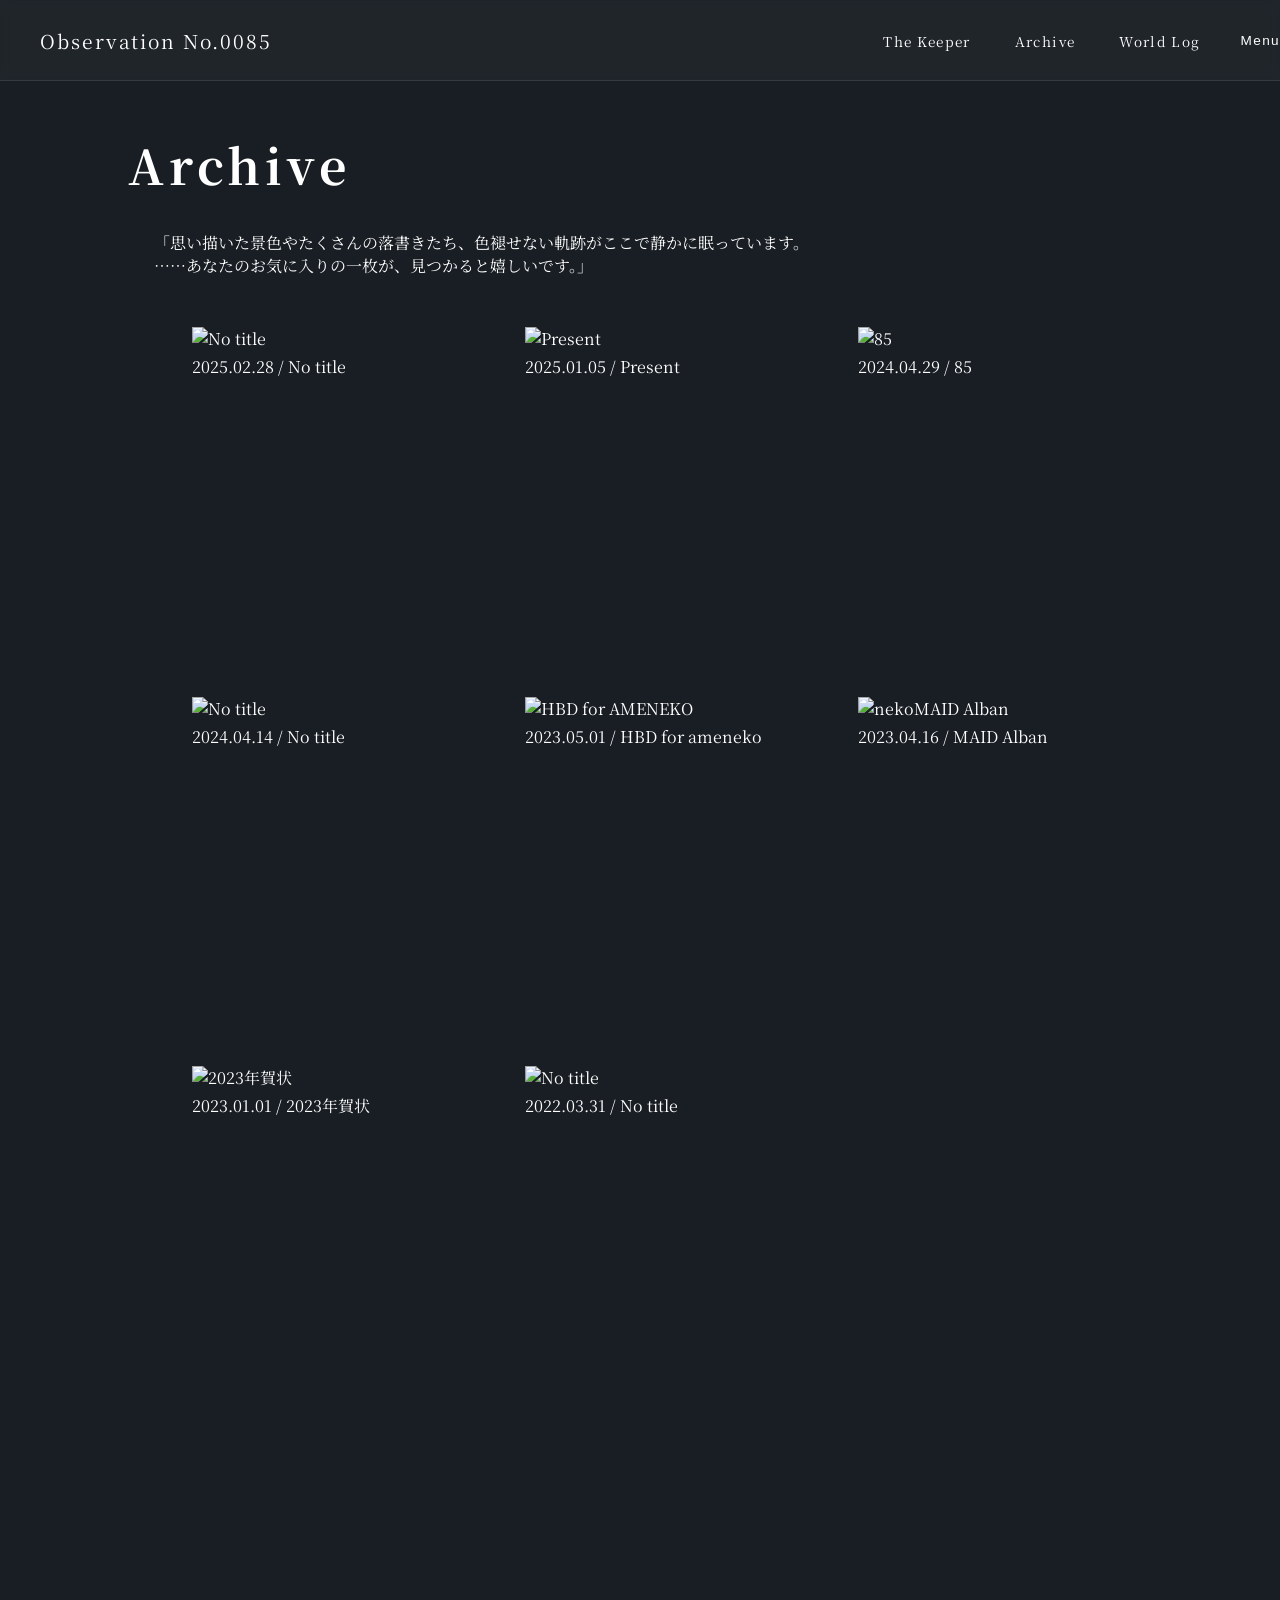
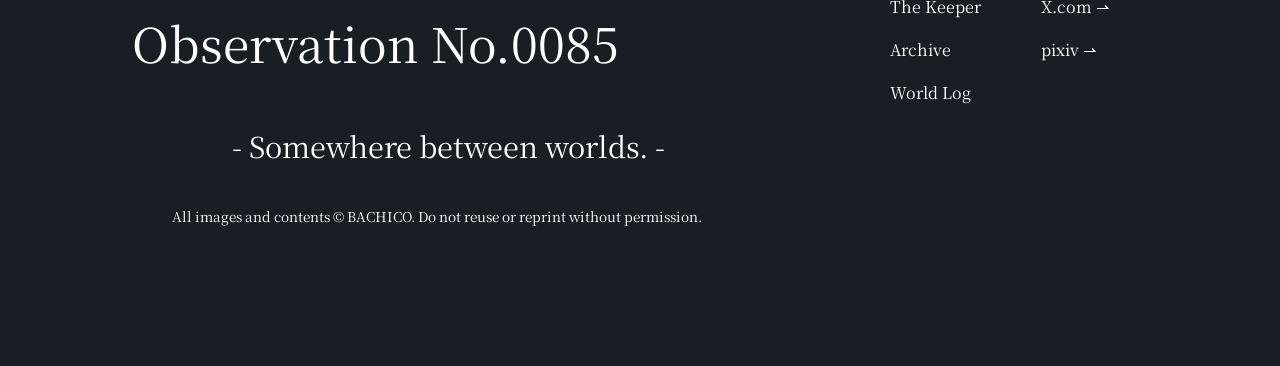
==== archive.html @ 5fb2164a "Add files via upload" ====
<!DOCTYPE html>
<html lang="ja">

<head>
    <meta charset="UTF-8">
    <meta name="viewport" content="width=device-width, initial-scale=1">

    <title>Archive - Observation No.0085</title>
    <meta name="description" content="BACHICOについての観測所">
    <meta name="robots" content="noimageindex">

    <!-- reset css -->
    <link rel="stylesheet" href="https://unpkg.com/ress/dist/ress.min.css">

    <!-- font -->
    <link rel="preconnect" href="https://fonts.googleapis.com">
    <link rel="preconnect" href="https://fonts.gstatic.com" crossorigin>
    <link
        href="https://fonts.googleapis.com/css2?family=Cormorant+Garamond:wght@300;400&family=Noto+Serif+JP:wght@300;400&display=swap"
        rel="stylesheet">

    <!-- original css, js -->
    <link rel="stylesheet" href="style-bace.css">
    <script defer src="script-bace.js"></script>

</head>

<body>

    <div id="flash-overlay"></div>

    <header id="global-header" class="global-header">

        <div class="main-title">
            <a href="2.entrance/entrance.html">Observation No.0085</a>
        </div>

        <nav class="header-nav">
            <div class="pc-only">
                <a href="#keeper">The Keeper</a>
                <a href="archive.html">Archive</a>
                <a href="world-log.html">World Log</a>
            </div>

            <button class="button-menu">Menu</button>

            <div class="main-nav">
                <ul>
                    <li><a href="#keeper">The Keeper</a></li>
                    <li><a href="archive.html">Archive</a></li>
                    <li><a href="world-log.html">World Log</a></li>
                    <li><a href="#collection">Collection</a></li>
                    <li><a href="#note">Observation Note</a></li>
                    <li><a href="#contact">Contact</a></li>
                </ul>
                <a href="index.html" class="to-top">to top ⇀</a>
            </div>
        </nav>

    </header>

    <main>
        <h1>Archive</h1>
        <p class="page-top">
            「思い描いた景色やたくさんの落書きたち、色褪せない軌跡がここで静かに眠っています。
            <br>……あなたのお気に入りの一枚が、見つかると嬉しいです。」
        </p>
        <div class="gallery-container">

            <!-- <div class="gallery-item"
                     data-image=""
                     data-title="No title"
                     data-date=""
                     data-description="">
                    <img src="" alt="No title">
                    <div class="item-hover-mask">
                        <span class="item-hover-title"></span>
                    </div>
                </div> -->

            <div class="gallery-item" data-images="images/Archive/IMG_2378.JPG" data-title="No title"
                data-date="2025.02.28" data-description="CottonArkwright。&#10;透明感と存在感を意識した塗りの練習で作成した一枚。顔が定まらない。">
                <img src="images/Archive/IMG_2378.JPG" alt="No title">
                <div class="item-hover-mask">
                    <span class="item-hover-title">2025.02.28 / No title</span>
                </div>
            </div>

            <div class="gallery-item" data-images="images/Archive/IMG_4595.PNG" data-title="Present"
                data-date="2025.01.05"
                data-description="VLiver 五十嵐ルイ。&#10;友人の推し。&#10;クリスマスは彼女と幸せに過ごしてくれたらいい、などという妄想で盛り上がり作成した一枚。&#10;顔が似ない。">
                <img src="images/Archive/IMG_4595.PNG" alt="Present">
                <div class="item-hover-mask">
                    <span class="item-hover-title">2025.01.05 / Present</span>
                </div>
            </div>

            <div class="gallery-item" data-images="images/Archive/IMG_4597.PNG" data-title="85" data-date="2024.04.29"
                data-description="CottonArkwright。&#10;シルエットを意識して作成した一枚。&#10;この時の塗りが大変好みなのだが、今はもうできないかもしれない、、">
                <img src="images/Archive/IMG_4597.PNG" alt="85">
                <div class="item-hover-mask">
                    <span class="item-hover-title">2024.04.29 / 85</span>
                </div>
            </div>

            <div class="gallery-item" data-images="images/Archive/IMG_2147.PNG, images/Archive/IMG_2145.jpg"
                data-title="No title" data-date="2024.04.14"
                data-description="七星テントウ。&#10;友人のOCで代理人。&#10;デッサン人形を使用したポージングの練習でキャラをお借りした。デッサン人形はあまり活かせていないかもしれない。">
                <img src="images/Archive/IMG_2147.PNG" alt="No title">
                <div class="item-hover-mask">
                    <span class="item-hover-title">2024.04.14 / No title</span>
                </div>
            </div>

            <div class="gallery-item" data-images="images/Archive/IMG_4598.PNG" data-title="HBD for ameneko"
                data-date="2023.05.01"
                data-description="あめねこ。&#10;友人のOCで代理人。&#10;彼の誕生日に作成した一枚。表情がかなり気に入っている。&#10;おめでとう。">
                <img src="images/Archive/IMG_4598.PNG" alt="HBD for AMENEKO">
                <div class="item-hover-mask">
                    <span class="item-hover-title">2023.05.01 / HBD for ameneko</span>
                </div>
            </div>

            <div class="gallery-item" data-images="images/Archive/IMG_4599.JPG" data-title="nekoMAID Alban"
                data-date="2023.04.16"
                data-description="AlbanKnox /NIJISANJI EN。&#10;メイドの日だかに作成したFA。&#10;メイド服お似合いでかわいいかわいいだね。^ ^">
                <img src="images/Archive/IMG_4599.JPG" alt="nekoMAID Alban">
                <div class="item-hover-mask">
                    <span class="item-hover-title">2023.04.16 / MAID Alban</span>
                </div>
            </div>

            <div class="gallery-item" data-images="images/Archive/IMG_4600.JPG" data-title="2023年賀状"
                data-date="2023.01.01" data-description="兎年の年賀状。&#10;今年もよろしくお願いいたします。">
                <img src="images/Archive/IMG_4600.JPG" alt="2023年賀状">
                <div class="item-hover-mask">
                    <span class="item-hover-title">2023.01.01 / 2023年賀状</span>
                </div>
            </div>

            <div class="gallery-item" data-images="images/Archive/IMG_4601.JPG" data-title="No title"
                data-date="2022.03.31"
                data-description="寝々子。&#10;イリアムVLiver。&#10;落ち込んでいた時期に配信を見て元気をもらえたので描いたFA。はきはき元気でかわいい。">
                <img src="images/Archive/IMG_4601.JPG" alt="No title">
                <div class="item-hover-mask">
                    <span class="item-hover-title">2022.03.31 / No title</span>
                </div>
            </div>




        </div>

        <div id="image-modal" class="modal-overlay" aria-hidden="true">
            <div class="modal-wrapper">
                <button class="modal-close" id="modal-close" aria-label="閉じる">&times;</button>
                <div class="modal-body">
                    <div class="modal-image-col">
                        <button id="modal-prev" class="modal-nav-btn prev-btn" aria-label="前の画像">&lt;</button>
                        <img id="modal-img" src="" alt="">
                        <div id="modal-dots" class="modal-dots-container"></div>
                        <button id="modal-next" class="modal-nav-btn next-btn" aria-label="次の画像">&gt;</button>
                    </div>
                    <div class="modal-info-col">
                        <p id="modal-date" class="modal-date"></p>
                        <h2 id="modal-title" class="modal-title"></h2>
                        <div class="modal-divider"></div>
                        <p id="modal-desc" class="modal-description"></p>
                    </div>
                </div>
            </div>
        </div>

    </main>

    <footer>
        <div class="footer-inner">
            <div class="footer-brand">
                <p class="footer-title">Observation No.0085</p>
                <p class="footer-sub">- Somewhere between worlds. -</p>
                <p class="copyright">All images and contents &copy; BACHICO. Do not reuse or reprint without permission.
                </p>
            </div>

            <nav class="footer-nav">
                <div class="footer-menu">
                    <a href="#keeper">The Keeper</a>
                    <a href="archive.html">Archive</a>
                    <a href="world-log.html">World Log</a>
                </div>
                <div class="footer-link">
                    <a href="https://x.com/BACHICO_85" target="_blank" rel="noopener noreferrer">X.com &#8640;</a>
                    <a href="https://www.pixiv.net/users/78044295" target="_blank" rel="noopener noreferrer">pixiv &#8640;</a>
                </div>
            </nav>
        </div>



    </footer>

</body>

</html>
---- style-bace.css ----
@charset "UTF-8";

body {
    margin: 0;
    padding: 0;
    background-color: #191e24;
    font-family: 'Cormaorant Garanomd', 'Noto Serif JP', serif;
    color: #ffffff;
    overflow-x: hidden;

}




/* header ---------------------------------- */
.global-header {
    position: fixed;
    top: 0;
    left: 0;
    width: 100vw;
    height: 80px;
    background: rgba(255, 255, 255, 0.03);
    backdrop-filter: blur(5px);
    -webkit-backdrop-filter: blur(5px);
    border-bottom: 1px solid rgba(255, 255, 255, 0.1);
    z-index: 900;

    display: flex;
    justify-content: space-between;
    align-items: center;
    padding-right: 50px;
}

.main-title a {
    color: #ffffff;
    text-decoration: none;
    margin-left: 40px;
    font-size: 1.2rem;
    letter-spacing: 0.1em;
    transition: color 0.3s ease, text-shadow 0.3s ease;
}

.main-title a:hover {
    color: #7fffd4;
    text-shadow: 0 0 15px rgba(127, 255, 212, 0.6);
}

.header-nav {
    display: flex;
}

.header-nav a {
    color: #ffffff;
    text-decoration: none;
    margin-left: 40px;
    font-size: 0.85rem;
    letter-spacing: 0.1em;
    transition: color 0.3s ease, text-shadow 0.3s ease;
}

.header-nav a:hover {
    color: #7fffd4;
    text-shadow: 0 0 15px rgba(127, 255, 212, 0.6);
}

.button-menu {
    position: relative;
    z-index: 1001;
    background: transparent;
    border: none;
    outline: none;
    cursor: pointer;
    color: #ffffff;
    font-size: 0.85rem;
    letter-spacing: 0.1em;
    margin-left: 40px;
    padding: 0;
    transition: color 0.3s ease, text-shadow 0.3s ease;
}

.button-menu:hover {
    color: #7fffd4;
    text-shadow: 0 0 15px rgba(127, 255, 212, 0.6);
}

.main-nav {
    position: fixed;
    top: 0;
    right: 0;
    width: 0vw;
    height: 100vh;
    background: #03080c;
    overflow: hidden;
    white-space: nowrap;
    transition: width 0.5s ease;
    z-index: 1000;

    /* backdrop-filter: blur(5px);
    -webkit-backdrop-filter: blur(5px);
    border-left: 1px solid rgba(255, 255, 255, 0.1); */
}

.main-nav ul {
    margin-top: 100px;
    padding: 0;
}

.main-nav li {
    list-style: none;
    margin: 1.5rem 0 1.5rem 80px;
}

.main-nav li a {
    margin-left: 0;
    display: block;
    font-size: 1rem;
}

.to-top {
    position: absolute;
    bottom: 40px;
    right: 40px;
}

.main-nav.open-menu {
    width: 40vw;
}

/* All -------------------------------- */
main {
    margin-top: 130px;
}

h1 {
    font-size: 3rem;
    letter-spacing: 0.3rem;
    margin-left: 10vw;
}

.page-top {
    margin: 10px 5vw 0 12vw;
}




/* Archive -------------------------------- */
.modal-overlay {
    position: fixed;
    top: 0;
    left: 0;
    width: 100vw;
    height: 100vh;

    background: rgba(3, 8, 12, 0.85);
    backdrop-filter: blur(12px);
    -webkit-backdrop-filter: blur(12px);

    display: flex;
    justify-content: center;
    align-items: center;
    z-index: 2000;

    opacity: 0;
    visibility: hidden;
    transition: opacity 0.4s ease, visibility 0.4s ease;
}

.modal-overlay.is-active {
    opacity: 1;
    visibility: visible;
}

.modal-wrapper {
    position: relative;
    width: 90%;
    max-width: 75vw;
    max-height: 85vh;

    background: rgba(255, 255, 255, 0.04);
    border: 1px solid rgba(127, 255, 212, 0.25);
    border-radius: 10px;
    box-shadow: 0 20px 50px rgba(0, 0, 0, 0.6), 0 0 20px rgba(127, 255, 212, 0.1);
    overflow: hidden;

    transform: translateY(20px) scale(0.96);
    transition: transform 0.4s cubic-bezier(0.16, 1, 0.3, 1);
}

.modal-overlay.is-active .modal-wrapper {
    transform: translateY(0) scale(1);
}

.modal-close {
    position: absolute;
    top: 15px;
    right: 20px;
    background: none;
    border: none;
    color: #a0c0d0;
    font-size: 2.2rem;
    line-height: 1;
    cursor: pointer;
    z-index: 10;
    transition: color 0.3s ease, transform 0.3s ease;
}

.modal-close:hover {
    color: #7fffd4;
    transform: scale(1.15) rotate(90deg);
}

.modal-body {
    display: flex;
    width: 100%;
    max-height: 85vh;
}

.modal-image-col {
    flex: 1.3;
    background: rgba(0, 0, 0, 0.4);
    display: flex;
    justify-content: center;
    padding: 30px;
    position: relative;
}

.modal-image-col img {
    max-width: 100%;
    max-height: 70vh;
    object-fit: contain;
    border-radius: 8px;
    box-shadow: 0 8px 30px rgba(0, 0, 0, 0.5);
}

.modal-info-col {
    flex: 1;
    padding: 40px 35px;
    display: flex;
    flex-direction: column;
    justify-content: flex-start;
    color: #e0f0f5;
    overflow: auto;
}

.modal-date {
    font-size: 0.85rem;
    color: #7fffd4;
    letter-spacing: 0.15em;
    margin: 0 0 8px 0;
    font-family: 'Noto Serif JP', serif;
}

.modal-title {
    font-size: 1.6rem;
    font-weight: 500;
    margin: 0 0 15px 0;
    color: #ffffff;
    letter-spacing: 0.08em;
    font-family: 'Noto Serif JP', serif;
}

.modal-title a {
    font-size: 1.6rem;
    font-weight: 500;
    margin: 0 0 15px 0;
    color: #ffffff;
    letter-spacing: 0.08em;
    font-family: 'Noto Serif JP', serif;
    text-decoration: none;
}
.modal-title a:hover {
    color: #7fffd4;
    border-color: #7fffd4;
    text-shadow: 0 0 15px rgba(127, 255, 212, 0.4);
}


.modal-divider {
    width: 40px;
    height: 2px;
    background: rgba(127, 255, 212, 0.6);
    margin-bottom: 20px;
    box-shadow: 0 0 8px rgba(127, 255, 212, 0.8);
}

.modal-description {
    font-size: 0.95rem;
    line-height: 1.8;
    color: #c0d5e0;
    white-space: pre-wrap;
    letter-spacing: 0.05em;
}


.modal-nav-btn {
    position: absolute;
    top: 50%;
    transform: translateY(-50%);
    background: rgba(0, 0, 0, 0.4);
    border: 1px solid rgba(127, 255, 212, 0.3);
    color: #a0c0d0;
    width: 45px;
    height: 45px;
    border-radius: 50%;
    display: flex;
    justify-content: center;
    align-items: center;
    line-height: 1;
    font-size: 1.4rem;
    cursor: pointer;
    z-index: 10;
    backdrop-filter: blur(5px);
    transition: all 0.3s ease;
}

.modal-nav-btn:hover {
    background: rgba(127, 255, 212, 0.15);
    color: #7fffd4;
    border-color: #7fffd4;
    box-shadow: 0 0 15px rgba(127, 255, 212, 0.4);
}

.prev-btn {
    left: 15px;
}

.next-btn {
    right: 15px;
}

.modal-dots-container {
    position: absolute;
    bottom: 20px;
    left: 50%;
    transform: translateX(-50%);
    display: flex;
    gap: 12px;
    z-index: 10;
}

.modal-dots-container .dot {
    width: 10px;
    height: 10px;
    border-radius: 50%;
    background: rgba(255, 255, 255, 0.25);
    cursor: pointer;
    transition: all 0.3s ease;
}

.modal-dots-container .dot:hover {
    background: rgba(255, 255, 255, 0.6);
}

.modal-dots-container .dot.is-active {
    background: #7fffd4;
    box-shadow: 0 0 10px #7fffd4;
    transform: scale(1.3);
}


.gallery-container {
    display: grid;
    grid-template-columns: repeat(auto-fill, minmax(220px, 1fr));
    gap: 75px 3vw;
    margin: 50px 10vw 60px 15vw;

}

.gallery-item {
    position: relative;
    cursor: pointer;
    aspect-ratio: 1/1;
}

.gallery-item img {
    width: 100%;
    aspect-ratio: 1/1;
    object-fit: cover;
    overflow: hidden;
    transition: transform 0.4s ease;
}

.gallery-item:hover img {
    transform: scale(1.08);
}

/* main -------------------------------- */




/* footer -------------------------------- */
footer {
    position: relative;
    margin-top: 200px;
    /* background: rgba(255, 255, 255, 0.03);
    backdrop-filter: blur(5px);
    -webkit-backdrop-filter: blur(5px);
    border-top: 1px solid rgba(255, 255, 255, 0.1); */
}

.footer-inner {
    display: flex;
    margin-bottom: 100px;
    justify-content: center;
}

.footer-brand {
    /* display: flex;
    justify-content: center; */
    align-items: baseline;
}

.footer-title {
    font-size: 3rem;
}

.footer-sub {
    font-size: 1.8rem;
    margin-left: 100px;
}

.copyright {
    margin: 40px;
    text-align: end;
    font-size: 0.85rem;
}


.footer-nav {
    margin: 15px 0 0 10vw;
    display: flex;
}

.footer-nav a {
    position: relative;
    margin: 20px 40px 20px 20px;
    display: flex;
    flex-direction: column;
    text-decoration: none;
    color: #ffffff;
}

.footer-nav a:hover {
    text-shadow: 0 0 15px rgba(127, 255, 212, 0.6);
}

.footer-nav a::after {
    background-color: #ffffff;
    bottom: -4px;
    content: "";
    height: 2px;
    left: 0;
    position: absolute;
    transform: scale(0, 1);
    transform-origin: left top;
    transition: transform .3s;
    width: 100%;
}

.footer-nav a:hover::after {
    transform: scale(1, 1);
}



/* movile -------------------------------- */
@media (max-width: 768px) {

    /* header */
    .main-title a {
        margin-left: 20px;
        font-size: 0.95rem;
    }

    .pc-only {
        visibility: hidden;
        width: 0;
        height: 0;
    }

    .button-menu {
        margin-left: 15px;
        font-size: 0.75rem;
    }

    .main-nav.open-menu {
        width: 100vw;
    }


    /* modal */
    .modal-body {
        flex-direction: column;
        overflow-y: auto;
    }

    .modal-image-col {
        padding: 20px 15px 10px 15px;
    }

    .modal-image-col img {
        max-height: 40vh;
    }

    .modal-info-col {
        padding: 20px 25px 30px 25px;
    }

    .gallery-container {
        grid-template-columns: repeat(auto-fill, minmax(150px, 1fr));
    }


    /* footer */
    .footer-inner {
        flex-direction: column;
    }

    .footer-brand {
        margin: 20px;
        display: flex;
        flex-direction: column;
        align-items: baseline;
    }

    .footer-title {
        font-size: 1.5rem;
    }

    .footer-sub {
        font-size: 1rem;
        margin-left: 20px;
    }

    .footer-nav {
        margin: 20px 25vw;
        display: flex;
        justify-content: space-around;
        text-align: center;
    }

    .footer-nav a {
        margin: 20px 0;
        display: flex;
        flex-direction: column;
        text-decoration: none;
        color: #ffffff;

    }

}
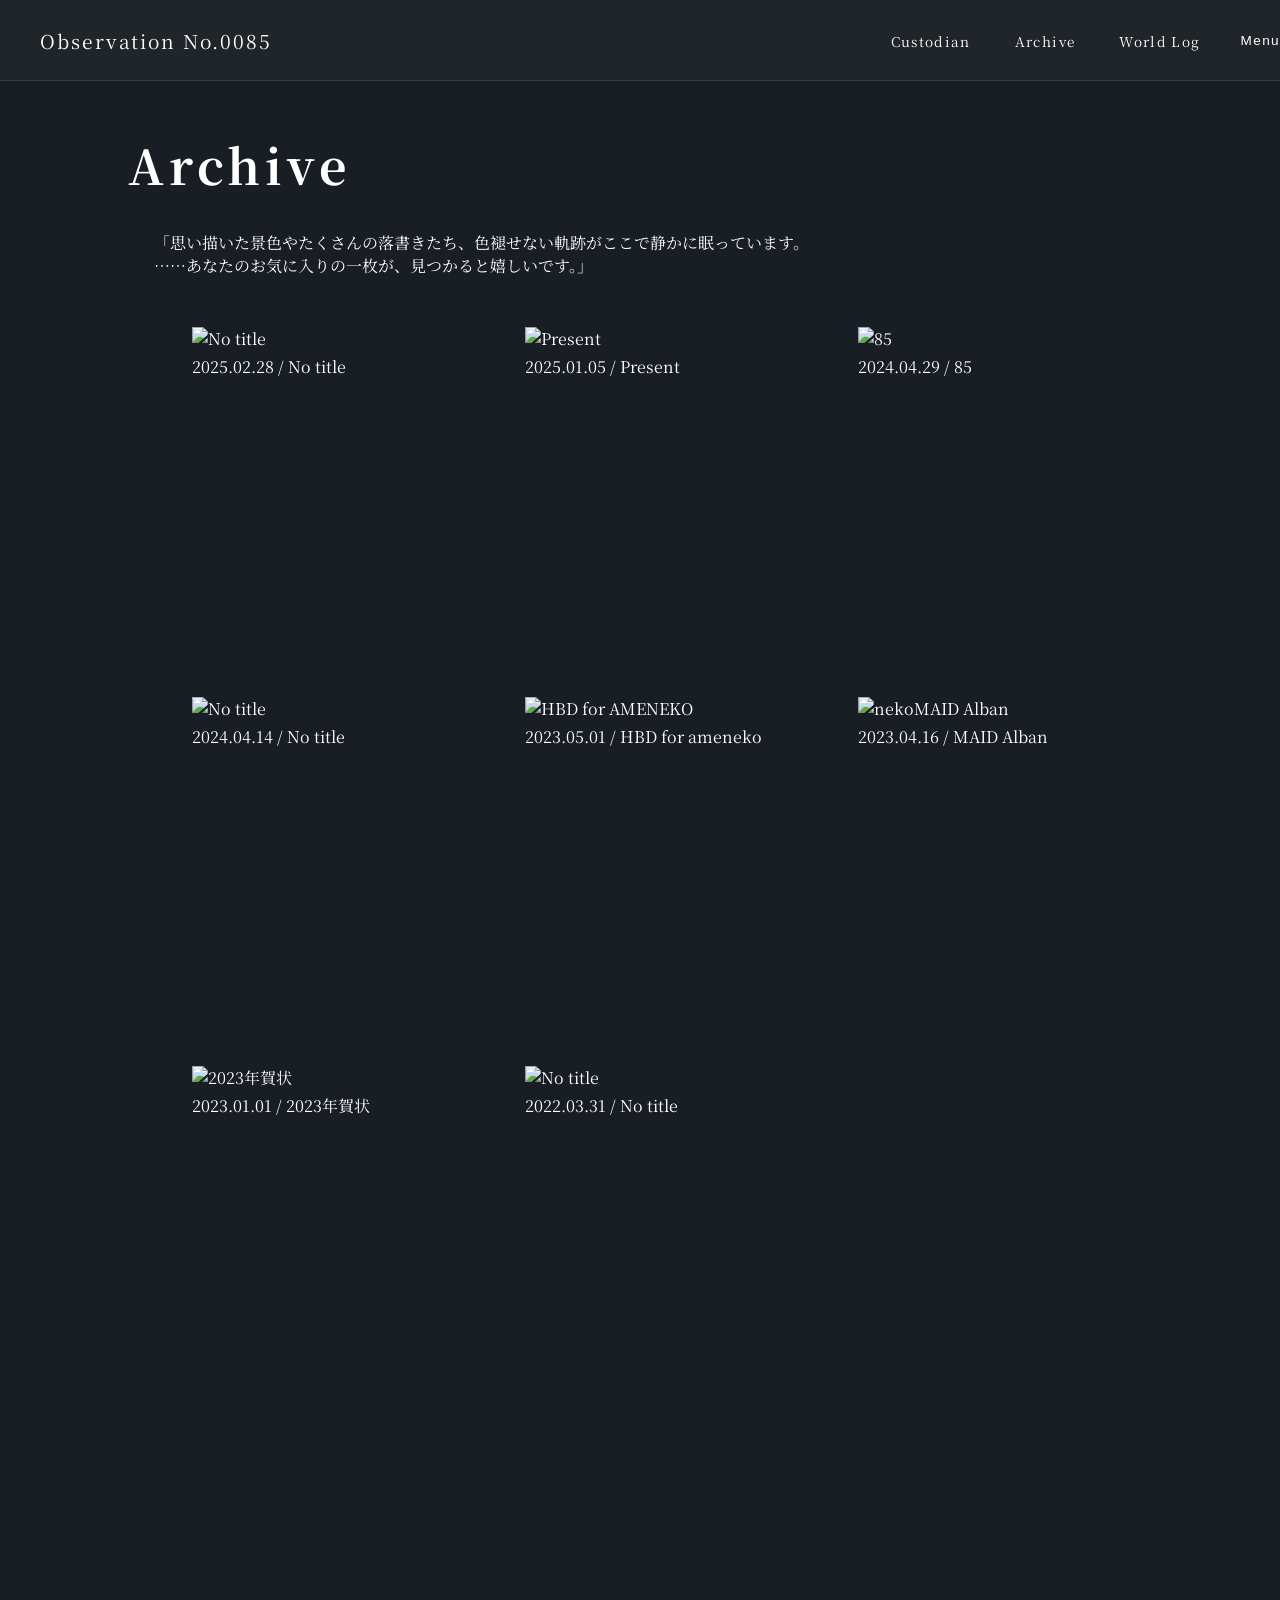
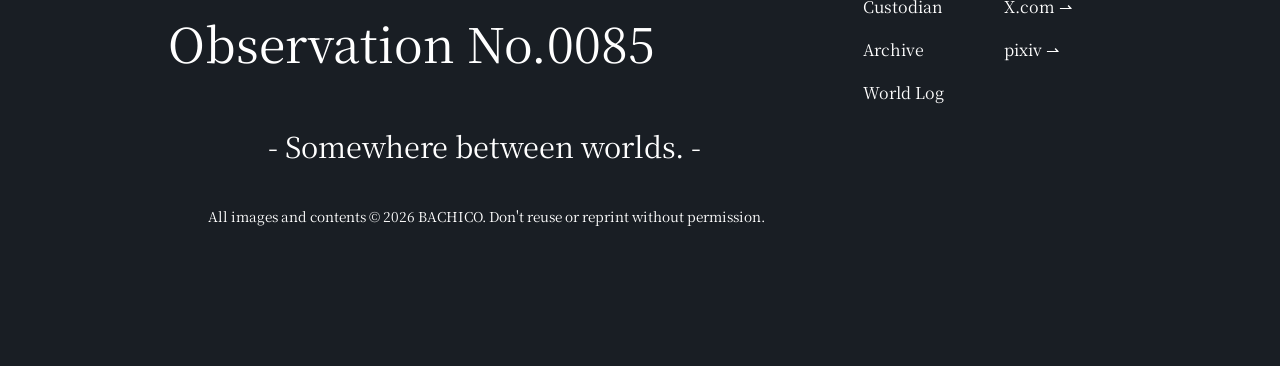
==== commit 08543bf5: "Add files via upload" ====
--- a/archive.html
+++ b/archive.html
@@ -37,7 +37,7 @@
 
         <nav class="header-nav">
             <div class="pc-only">
-                <a href="#keeper">The Keeper</a>
+                <a href="custodian.html">Custodian</a>
                 <a href="archive.html">Archive</a>
                 <a href="world-log.html">World Log</a>
             </div>
@@ -46,7 +46,8 @@
 
             <div class="main-nav">
                 <ul>
-                    <li><a href="#keeper">The Keeper</a></li>
+                    <li><a href="2.entrance/entrance.html">Entrance</a></li>
+                    <li><a href="custodian.html">Custodian</a></li>
                     <li><a href="archive.html">Archive</a></li>
                     <li><a href="world-log.html">World Log</a></li>
                     <li><a href="#collection">Collection</a></li>
@@ -179,13 +180,13 @@
             <div class="footer-brand">
                 <p class="footer-title">Observation No.0085</p>
                 <p class="footer-sub">- Somewhere between worlds. -</p>
-                <p class="copyright">All images and contents &copy; BACHICO. Do not reuse or reprint without permission.
+                <p class="copyright">All images and contents &copy; 2026 BACHICO. Don't reuse or reprint without permission.
                 </p>
             </div>
 
             <nav class="footer-nav">
                 <div class="footer-menu">
-                    <a href="#keeper">The Keeper</a>
+                    <a href="custodian.html">Custodian</a>
                     <a href="archive.html">Archive</a>
                     <a href="world-log.html">World Log</a>
                 </div>
--- a/style-bace.css
+++ b/style-bace.css
@@ -145,7 +145,7 @@
 
 
 
-/* Archive -------------------------------- */
+/* modal -------------------------------- */
 .modal-overlay {
     position: fixed;
     top: 0;
@@ -270,6 +270,7 @@
     font-family: 'Noto Serif JP', serif;
     text-decoration: none;
 }
+
 .modal-title a:hover {
     color: #7fffd4;
     border-color: #7fffd4;
@@ -292,6 +293,22 @@
     white-space: pre-wrap;
     letter-spacing: 0.05em;
 }
+
+.modal-description a {
+    font-size: 0.7rem;
+    line-height: 1.8;
+    color: #c0d5e0;
+    white-space: pre-wrap;
+    letter-spacing: 0.05em;
+    text-decoration: none;
+}
+
+.modal-description a:hover {
+    color: #7fffd4;
+    border-color: #7fffd4;
+    text-shadow: 0 0 15px rgba(127, 255, 212, 0.4);
+}
+
 
 
 .modal-nav-btn {
@@ -386,9 +403,31 @@
     transform: scale(1.08);
 }
 
-/* main -------------------------------- */
-
-
+/* custodian -------------------------------- */
+.custodian-container {
+    display: flex;
+    margin: 80px 10vw 20px;
+}
+
+.custodian-container img {
+    flex: 1;
+    width: 15vw;
+    height: auto;
+}
+
+.cotton-data {
+    flex: 1;
+}
+
+.cotton-name {
+    display: flex;
+    align-items: baseline;
+    margin-left: 20px;
+}
+
+.cotton-name p {
+    margin-left: 20px;
+}
 
 
 /* footer -------------------------------- */
@@ -403,7 +442,7 @@
 
 .footer-inner {
     display: flex;
-    margin-bottom: 100px;
+    margin: 0 80px 100px;
     justify-content: center;
 }
 
@@ -430,8 +469,9 @@
 
 
 .footer-nav {
-    margin: 15px 0 0 10vw;
-    display: flex;
+    margin: 15px 0 0 3vw;
+    display: flex;
+    white-space: nowrap;    
 }
 
 .footer-nav a {
@@ -465,13 +505,12 @@
 }
 
 
-
 /* movile -------------------------------- */
 @media (max-width: 768px) {
 
     /* header */
     .main-title a {
-        margin-left: 20px;
+        margin-left: 10vw;
         font-size: 0.95rem;
     }
 
@@ -507,6 +546,7 @@
 
     .modal-info-col {
         padding: 20px 25px 30px 25px;
+        max-height: 40vh;
     }
 
     .gallery-container {
@@ -517,6 +557,7 @@
     /* footer */
     .footer-inner {
         flex-direction: column;
+        margin: 0 0 80px 0;
     }
 
     .footer-brand {
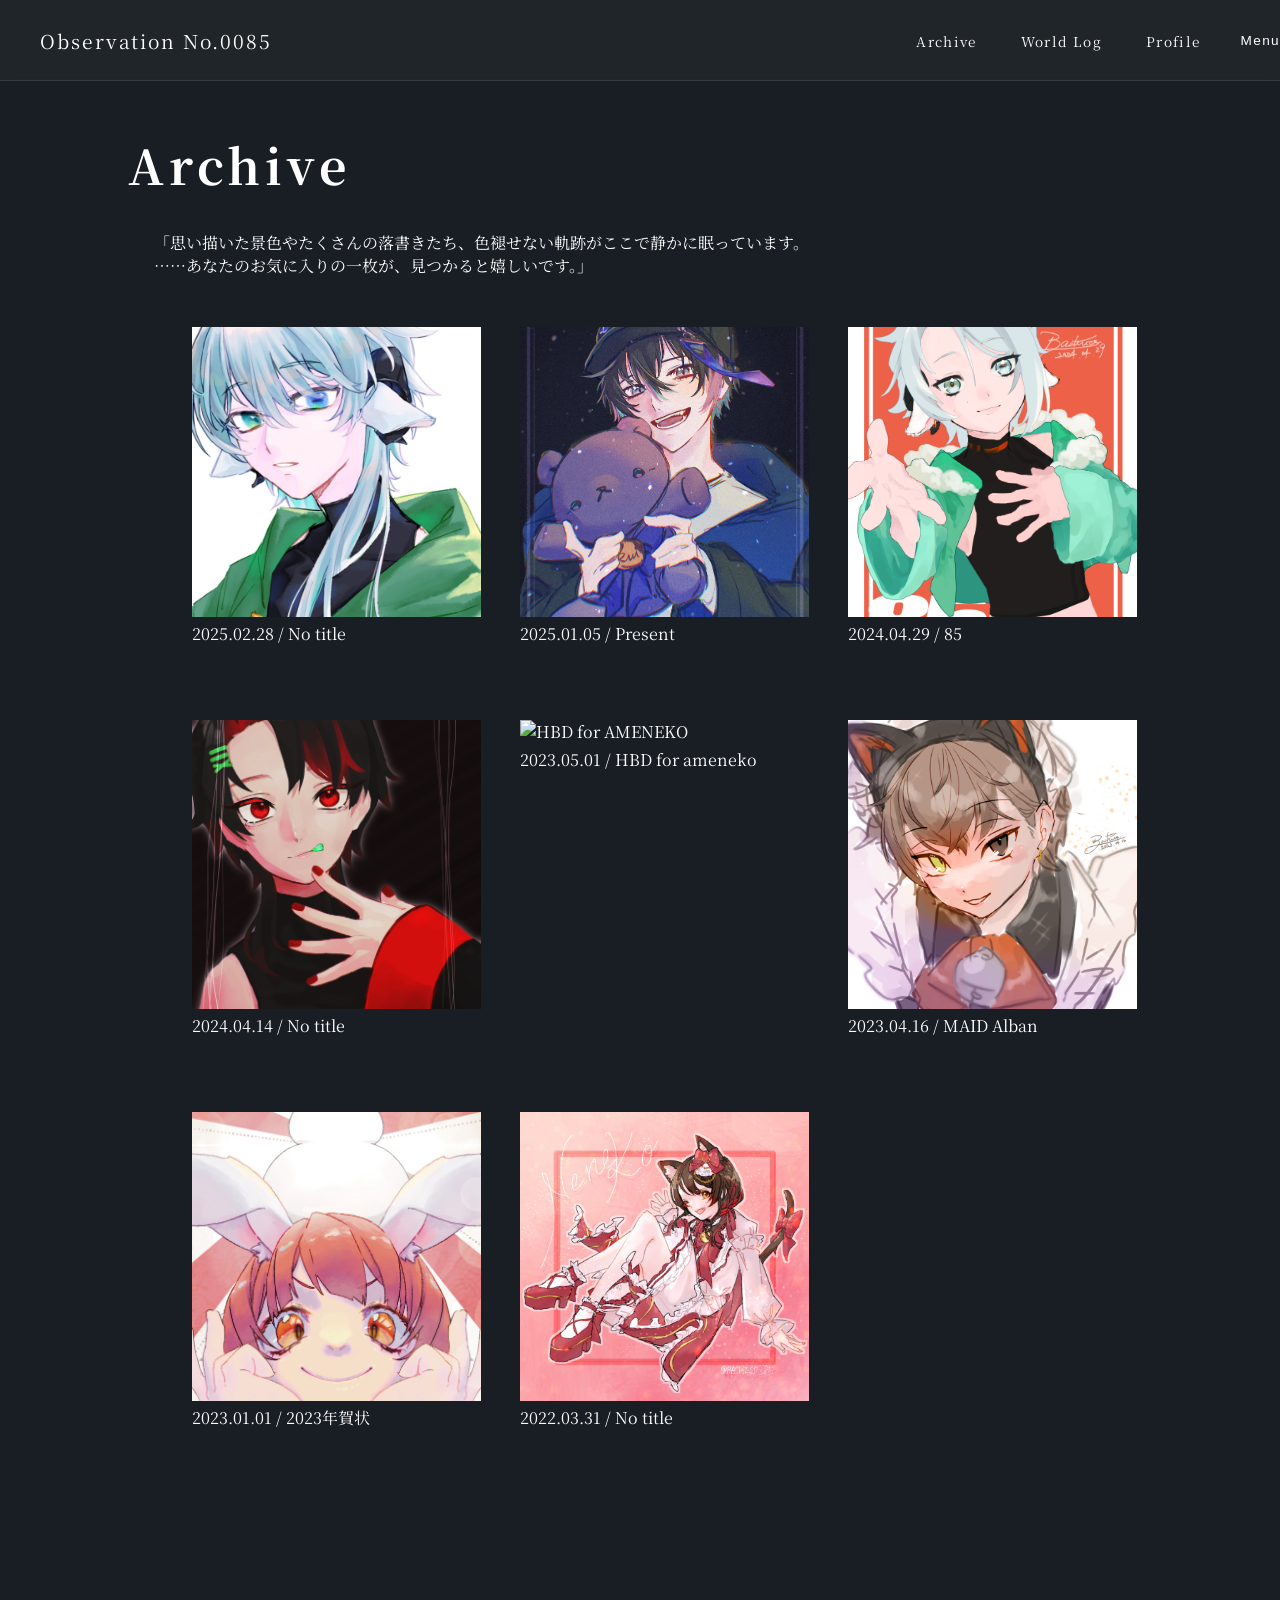
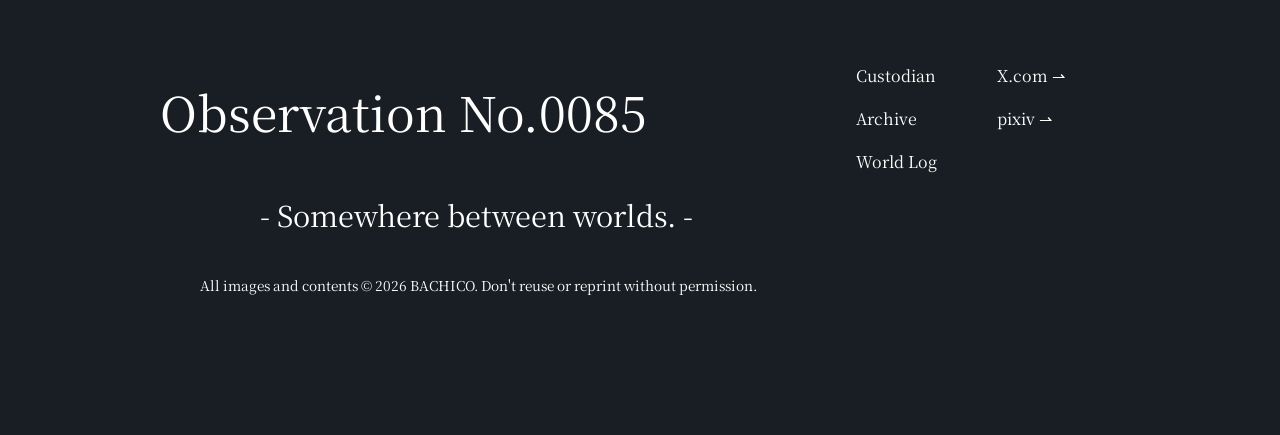
==== commit bc4b56e7: "Add files via upload" ====
--- a/archive.html
+++ b/archive.html
@@ -3,6 +3,7 @@
 
 <head>
     <meta charset="UTF-8">
+
     <meta name="viewport" content="width=device-width, initial-scale=1">
 
     <title>Archive - Observation No.0085</title>
@@ -27,7 +28,7 @@
 
 <body>
 
-    <div id="flash-overlay"></div>
+    <!-- <div id="flash-overlay"></div> -->
 
     <header id="global-header" class="global-header">
 
@@ -37,9 +38,9 @@
 
         <nav class="header-nav">
             <div class="pc-only">
-                <a href="custodian.html">Custodian</a>
                 <a href="archive.html">Archive</a>
                 <a href="world-log.html">World Log</a>
+                <a href="profile.html">Profile</a>
             </div>
 
             <button class="button-menu">Menu</button>
@@ -47,9 +48,10 @@
             <div class="main-nav">
                 <ul>
                     <li><a href="2.entrance/entrance.html">Entrance</a></li>
-                    <li><a href="custodian.html">Custodian</a></li>
+                    <li><a href="profile.html">Profile</a></li>
                     <li><a href="archive.html">Archive</a></li>
                     <li><a href="world-log.html">World Log</a></li>
+                    <li><a href="custodian.html">Custodian</a></li>
                     <li><a href="#collection">Collection</a></li>
                     <li><a href="#note">Observation Note</a></li>
                     <li><a href="#contact">Contact</a></li>
--- a/style-bace.css
+++ b/style-bace.css
@@ -1,4 +1,8 @@
 @charset "UTF-8";
+
+html {
+    scrollbar-gutter: stable;
+}
 
 body {
     margin: 0;
@@ -8,6 +12,23 @@
     color: #ffffff;
     overflow-x: hidden;
 
+}
+
+#flash-overlay {
+    position: fixed;
+    top: 0;
+    left: 0;
+    width: 100%;
+    height: 100%;
+    background-color: #ffffff;
+    z-index: 9999;
+    pointer-events: none;
+    transition: opacity 2.5s ease-out, visibility 2.5s ease-out;
+}
+
+#flash-overlay.fade-out {
+    opacity: 0;
+    visibility: hidden;
 }
 
 
@@ -127,6 +148,52 @@
     width: 40vw;
 }
 
+
+/* title -------------------------------- */
+.title-container {
+    margin: 40vh 0 25vh;
+    text-align: center;
+    z-index: 999;
+    opacity: 0;
+
+    transition: opacity 1.5s ease;
+}
+
+.title-container.is-visible {
+    opacity: 1;
+}
+
+.title-main {
+    font-size: 5rem;
+    margin: 0;
+    letter-spacing: 0.1em;
+    font-weight: 300;
+    text-shadow: 0 0 15px rgba(127, 255, 212, 0.3);
+    user-select: none;
+    transform: translateX(-15%);
+    transition: transform 1.5s cubic-bezier(0.215, 0.610, 0.355, 1);
+}
+
+.title-sub {
+    font-size: 1.5rem;
+    margin-top: 10px;
+    letter-spacing: 0.2em;
+    font-weight: 300;
+    user-select: none;
+    transform: translateX(30%);
+    transition: transform 1.5s cubic-bezier(0.215, 0.610, 0.355, 1);
+}
+
+.title-main.is-visible {
+    transform: translateX(0);
+}
+
+.title-sub.is-visible {
+    transform: translateX(15%);
+}
+
+
+
 /* All -------------------------------- */
 main {
     margin-top: 130px;
@@ -143,6 +210,67 @@
 }
 
 
+/* entrance ----------------------------- */
+.greeting-container {
+    display: flex;
+    margin: 0 13vw;
+    justify-content: space-between;
+}
+
+.cotton-character {
+    transform: translateX(-30%);
+
+    opacity: 0;
+    visibility: hidden;
+    transition: transform 1.5s cubic-bezier(0.215, 0.61, 0.355, 1),
+        opacity 1.5s ease,
+        visibility 1.5s ease;
+    z-index: 10;
+}
+
+.cotton-character.is-visible {
+    transform: translateX(0);
+    opacity: 1;
+    visibility: visible;
+}
+
+.cotton-character img {
+    width: 40vw;
+    height: 600px;
+    aspect-ratio: 1 / 1;
+    object-fit: cover;
+    overflow: hidden;
+    object-position: top;
+}
+
+.comment-container {
+    position: relative;
+    transform: translateX(-50%, -50%);
+
+    opacity: 0;
+    visibility: hidden;
+    transition: opacity 1.5s ease, visibility 1.5s ease;
+    z-index: 11;
+}
+
+.comment-container.is-active {
+    opacity: 1;
+    visibility: visible;
+}
+
+.speech-bubble {
+    position: absolute;
+    top: 50%;
+    transform: translate(-130%, -50%);
+    width: 27vw;
+    background: rgba(255, 255, 255, 0.05);
+    border: 1px solid rgba(255, 255, 255, 0.1);
+    border-radius: 20px;
+    padding: 20px 30px;
+    box-shadow: 0 4px 15px rgba(0, 0, 0, 0.2);
+    backdrop-filter: blur(10px);
+    -webkit-backdrop-filter: blur(10px);
+}
 
 
 /* modal -------------------------------- */
@@ -262,7 +390,7 @@
 }
 
 .modal-title a {
-    font-size: 1.6rem;
+    font-size: 0.7rem;
     font-weight: 500;
     margin: 0 0 15px 0;
     color: #ffffff;
@@ -471,7 +599,7 @@
 .footer-nav {
     margin: 15px 0 0 3vw;
     display: flex;
-    white-space: nowrap;    
+    white-space: nowrap;
 }
 
 .footer-nav a {
@@ -507,6 +635,13 @@
 
 /* movile -------------------------------- */
 @media (max-width: 768px) {
+    .title-main {
+        font-size: 3rem;
+    }
+
+    .title-sub {
+        font-size: 0.8rem;
+    }
 
     /* header */
     .main-title a {
@@ -551,6 +686,8 @@
 
     .gallery-container {
         grid-template-columns: repeat(auto-fill, minmax(150px, 1fr));
+        gap: 20px 1vw;
+        margin: 50px 8vw;
     }
 
 
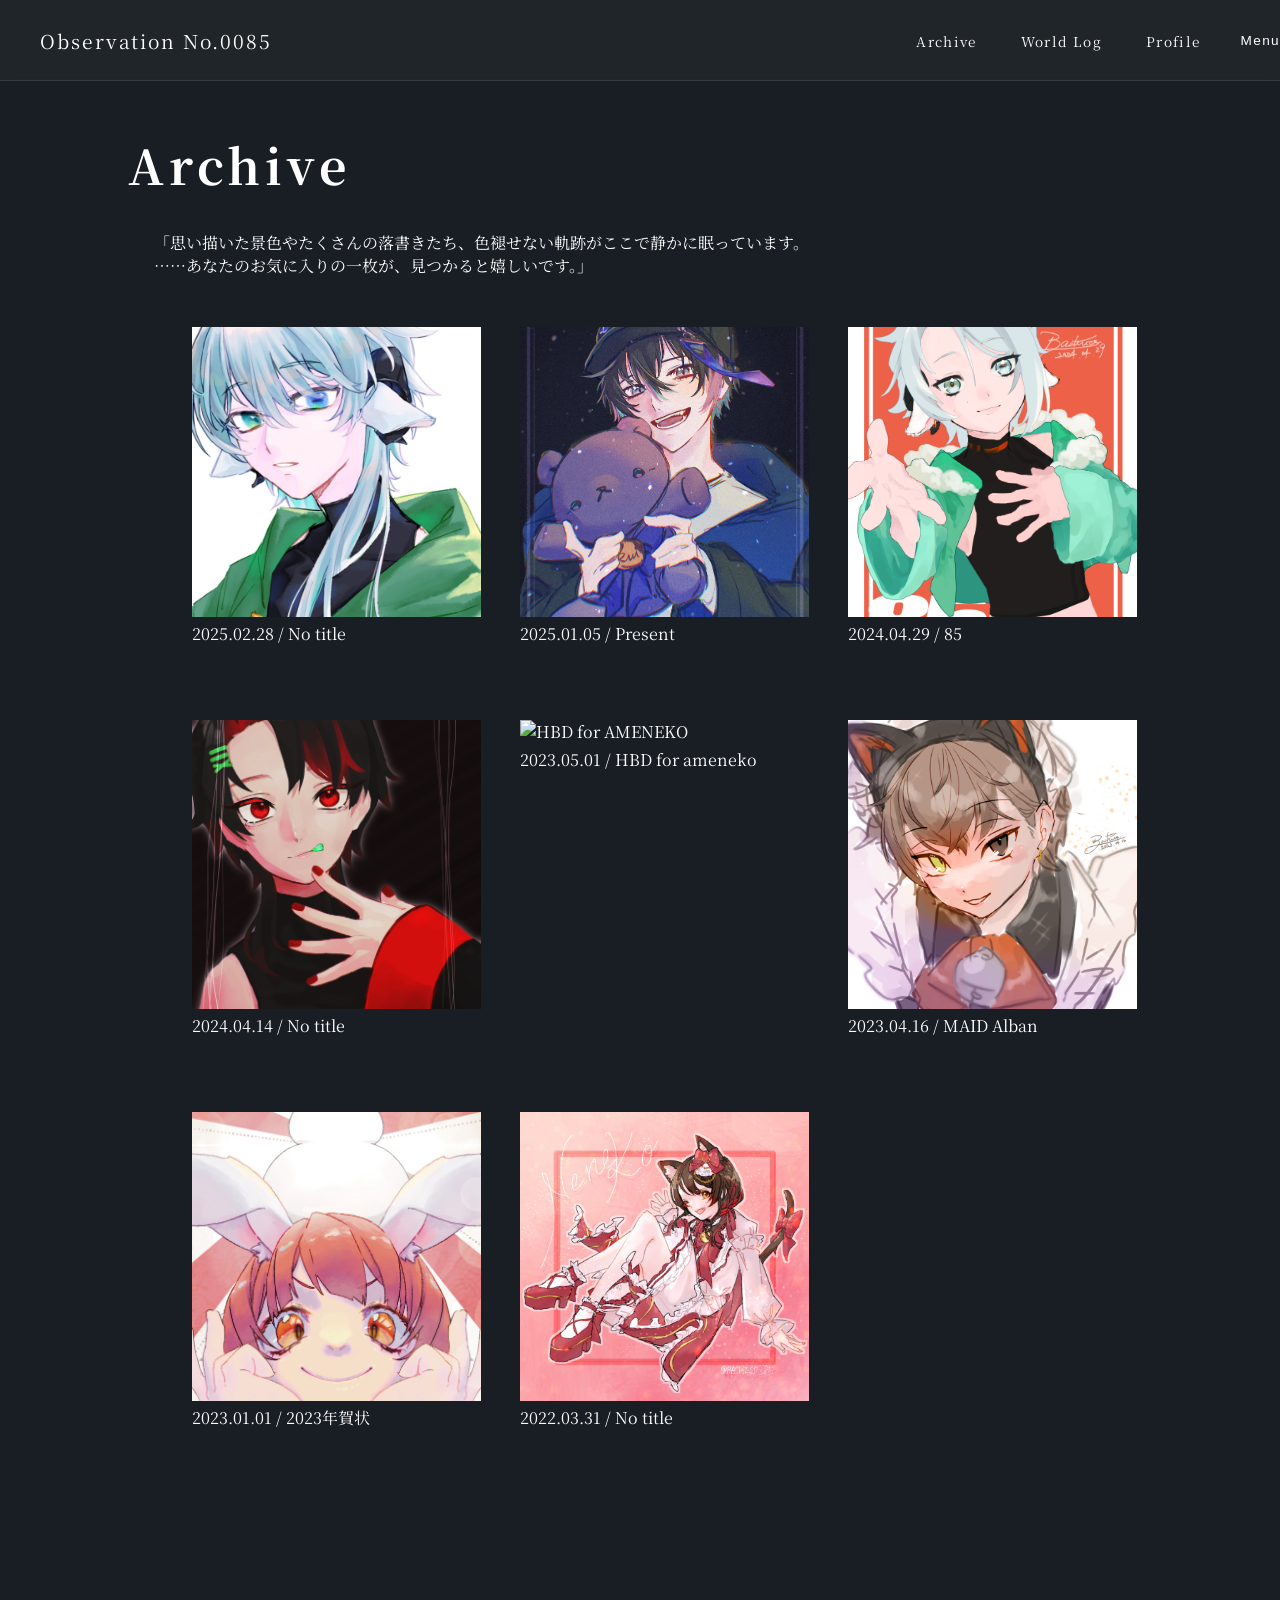
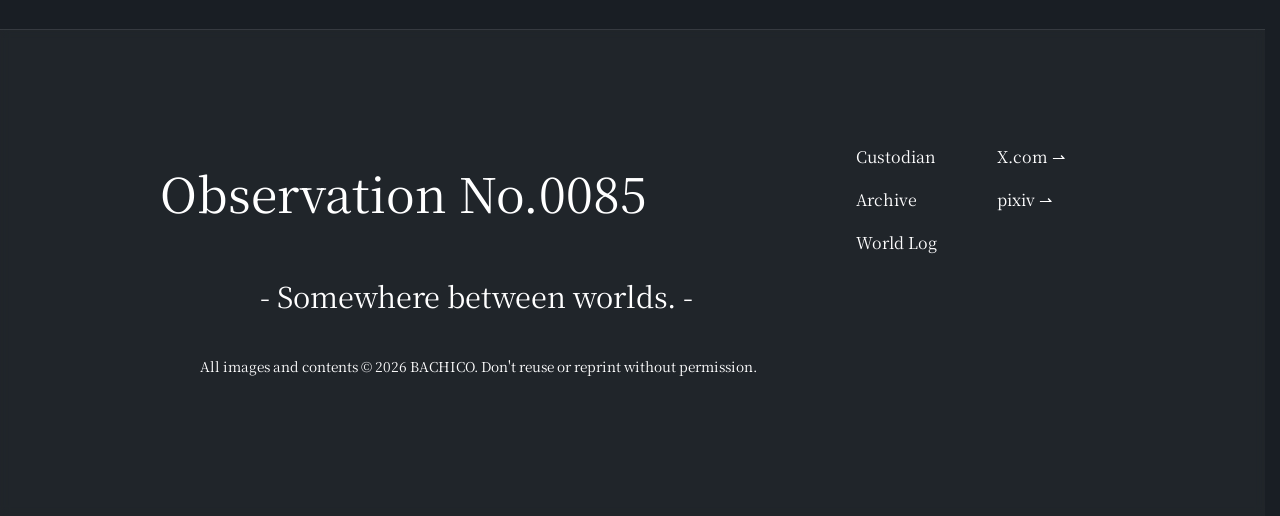
==== commit d59598d3: "Add files via upload" ====
--- a/archive.html
+++ b/archive.html
@@ -23,6 +23,16 @@
     <!-- original css, js -->
     <link rel="stylesheet" href="style-bace.css">
     <script defer src="script-bace.js"></script>
+
+    <!-- ogp -->
+    <meta property="og:title" content="Archive - Observation No.0085">
+    <meta property="og:type" content="article">
+    <meta property="og:url" content="https://bachico0085.github.io/Observation-No.0085/2.entrance/entrance.html">
+    <meta property="og:image" content="https://github.com/BACHICO0085/Observation-No.0085/blob/6d3d8b3ba1e54e7bfb29ef0fe4179b7418a7e624/images/entrance.png">
+    <meta property="og:site_name" content="Observation No.0085">
+    <!-- <meta property="og:description" content="ページの説明">
+    <meta property="og:locale" content="言語"> -->
+
 
 </head>
 
--- a/style-bace.css
+++ b/style-bace.css
@@ -209,8 +209,30 @@
     margin: 10px 5vw 0 12vw;
 }
 
+a {
+    font-family: 'Cormaorant Garanomd', 'Noto Serif JP', serif;
+    color: #ffffff;
+    text-decoration: none;
+}
+
+a:hover {
+    color: #7fffd4;
+    text-shadow: 0 0 15px rgba(127, 255, 212, 0.6);
+}
 
 /* entrance ----------------------------- */
+.fixed-background {
+    position: fixed;
+    top: 0;
+    left: 0;
+    width: 100vw;
+    height: 100vh;
+    background-image: url(images/entrance.png);
+    background-size: cover;
+    background-position: center;
+    z-index: -999;
+}
+
 .greeting-container {
     display: flex;
     margin: 0 13vw;
@@ -241,6 +263,11 @@
     object-fit: cover;
     overflow: hidden;
     object-position: top;
+}
+
+.cotton-character p {
+    justify-content: center;
+    margin: 0 0.5px 0 0;
 }
 
 .comment-container {
@@ -273,6 +300,44 @@
 }
 
 
+.entrance-container {
+    margin: 20vh 20px 10vh 25vw;
+    transform: skewX(20deg);
+}
+
+.entrance-item {
+    display: flex;
+    margin: 10vh 0;
+    transform: skewX(-20deg);
+}
+
+.entrance-orb {
+    width: 100px;
+    height: 100px;
+    background: rgba(127, 255, 212, 0.15);
+    border-radius: 100%;
+    border: 1px solid rgba(127, 255, 212, 0.4);
+    transition: transform 0.4s ease;
+}
+
+.entrance-orb:hover {
+    box-shadow: 0 0 15px rgba(127, 255, 212, 0.6);
+    transform: scale(1.08);
+}
+
+.page-container {
+    margin: 0 0 0 5vw;
+}
+
+.page-title {
+    display: flex;
+    align-items: baseline;
+}
+
+.page-title h1 {
+    margin: 0;
+}
+
 /* modal -------------------------------- */
 .modal-overlay {
     position: fixed;
@@ -421,6 +486,15 @@
     white-space: pre-wrap;
     letter-spacing: 0.05em;
 }
+.modal-description th{
+    font-weight: 100;
+    text-align: end;
+}
+.modal-description caption{
+    text-align: left;
+    margin-bottom: 0.3rem;
+}
+
 
 .modal-description a {
     font-size: 0.7rem;
@@ -531,6 +605,12 @@
     transform: scale(1.08);
 }
 
+
+/* profile----------------------------------- */
+.profile-container{
+    margin: 30px;
+}
+
 /* custodian -------------------------------- */
 .custodian-container {
     display: flex;
@@ -562,15 +642,15 @@
 footer {
     position: relative;
     margin-top: 200px;
-    /* background: rgba(255, 255, 255, 0.03);
+    background: rgba(255, 255, 255, 0.03);
     backdrop-filter: blur(5px);
     -webkit-backdrop-filter: blur(5px);
-    border-top: 1px solid rgba(255, 255, 255, 0.1); */
+    border-top: 1px solid rgba(255, 255, 255, 0.1);
 }
 
 .footer-inner {
     display: flex;
-    margin: 0 80px 100px;
+    padding: 80px 80px 100px;
     justify-content: center;
 }
 
